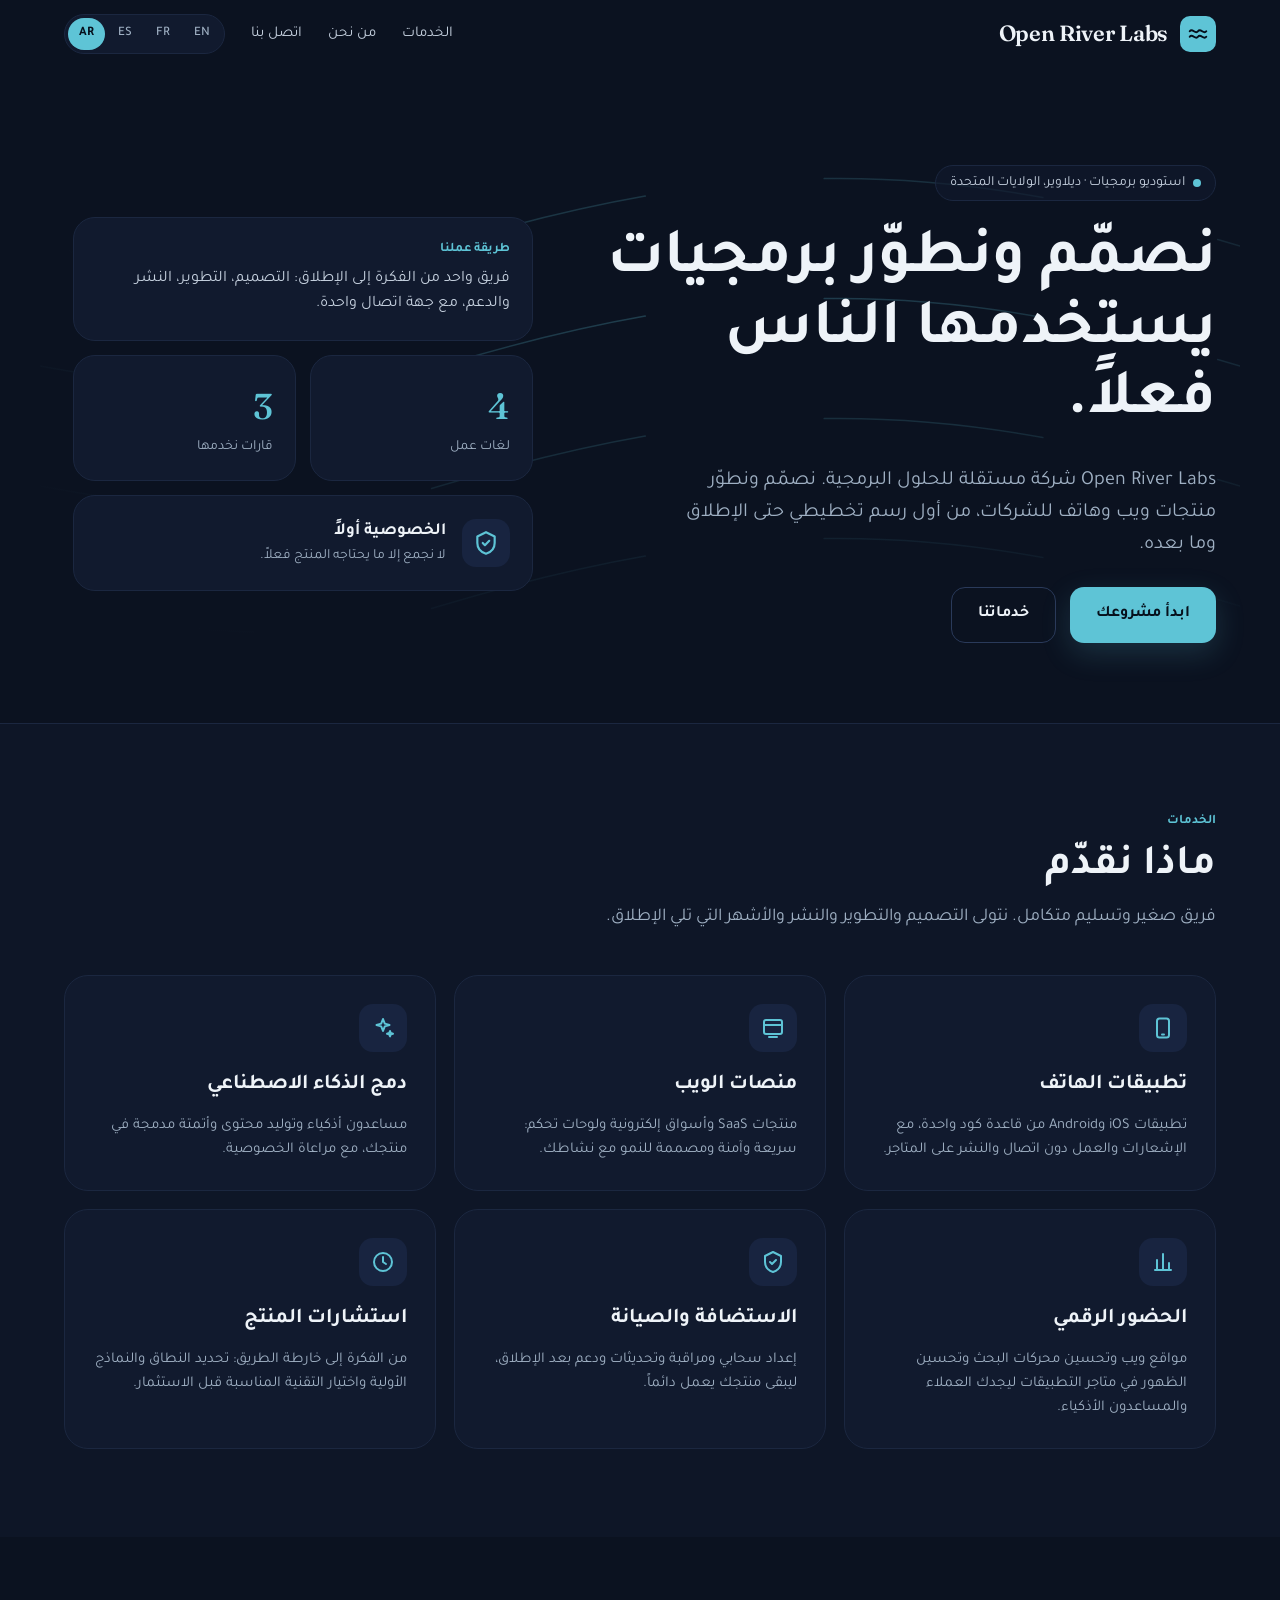
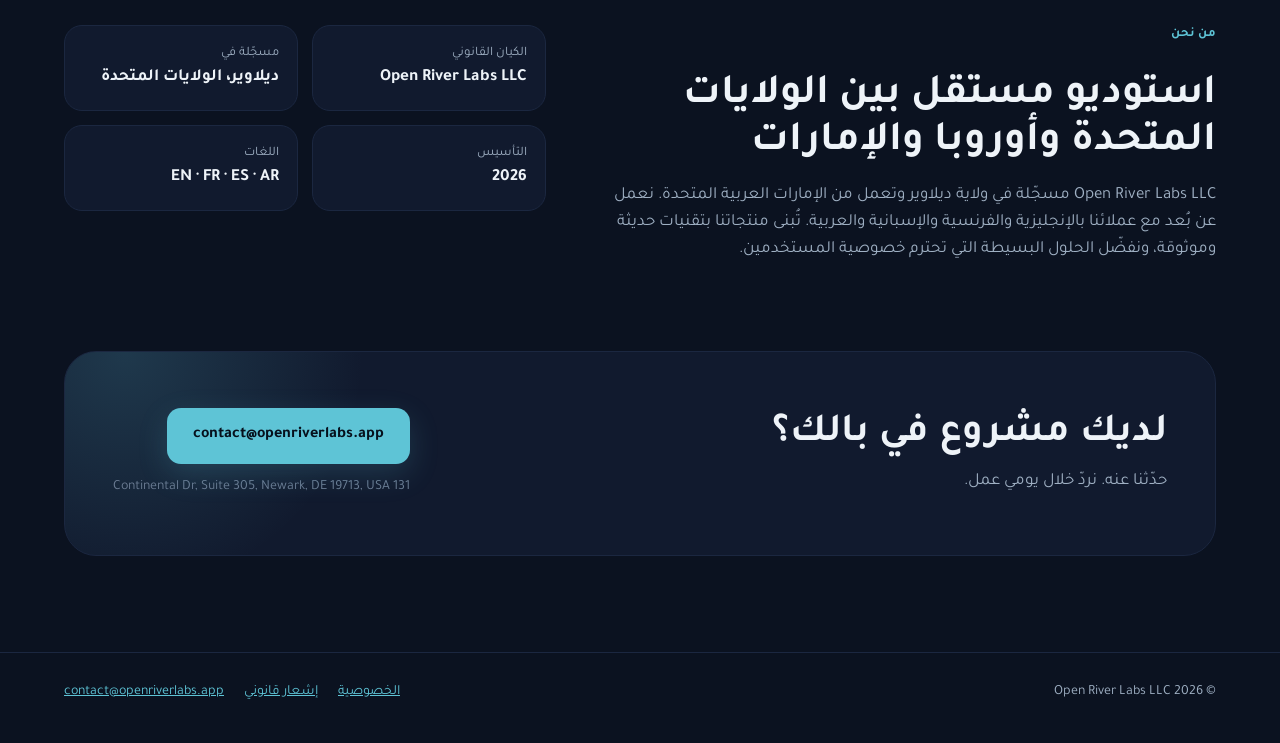
==== ar/index.html @ 08ca7e69 "Site Open River Labs LLC (EN/FR/ES/AR) Co-Authored-By: Claude Fable 5.1 <noreply@anthropic.com> Clau" ====
<!doctype html>
<html lang="ar" dir="rtl">
<head>
<meta charset="utf-8">
<meta name="viewport" content="width=device-width, initial-scale=1">
<title>Open River Labs · استوديو برمجيات</title>
<meta name="description" content="Open River Labs LLC شركة مستقلة للحلول البرمجية: تطبيقات الهاتف، منصات الويب، دمج الذكاء الاصطناعي، الاستضافة والصيانة. ديلاوير، الولايات المتحدة.">
<link rel="canonical" href="https://openriverlabs.app/ar/">
<link rel="alternate" hreflang="en" href="https://openriverlabs.app/"><link rel="alternate" hreflang="fr" href="https://openriverlabs.app/fr/"><link rel="alternate" hreflang="es" href="https://openriverlabs.app/es/"><link rel="alternate" hreflang="ar" href="https://openriverlabs.app/ar/"><link rel="alternate" hreflang="x-default" href="https://openriverlabs.app/">
<meta property="og:type" content="website"><meta property="og:title" content="Open River Labs · استوديو برمجيات"><meta property="og:description" content="Open River Labs LLC شركة مستقلة للحلول البرمجية: تطبيقات الهاتف، منصات الويب، دمج الذكاء الاصطناعي، الاستضافة والصيانة. ديلاوير، الولايات المتحدة."><meta property="og:url" content="https://openriverlabs.app/ar/"><meta property="og:image" content="https://openriverlabs.app/assets/logo-512.png">
<link rel="icon" href="/assets/favicon.png"><link rel="apple-touch-icon" href="/assets/icon-192.png">
<link rel="preconnect" href="https://fonts.googleapis.com"><link rel="preconnect" href="https://fonts.gstatic.com" crossorigin>
<link rel="stylesheet" href="https://fonts.googleapis.com/css2?family=Fraunces:opsz,wght@9..144,500;9..144,600&family=Manrope:wght@400;500;600;700&family=Tajawal:wght@400;500;700&display=swap">
<link rel="stylesheet" href="/assets/style.css">
<script type="application/ld+json">{"@context": "https://schema.org", "@type": "Organization", "name": "Open River Labs LLC", "alternateName": "Open River Labs", "url": "https://openriverlabs.app/", "logo": "https://openriverlabs.app/assets/logo-512.png", "email": "contact@openriverlabs.app", "duns": "149924717", "foundingDate": "2026", "address": {"@type": "PostalAddress", "streetAddress": "131 Continental Dr, Suite 305", "addressLocality": "Newark", "addressRegion": "DE", "postalCode": "19713", "addressCountry": "US"}, "areaServed": ["US", "EU", "AE", "MA"], "knowsLanguage": ["en", "fr", "es", "ar"], "description": "Open River Labs LLC is an independent software company. We design and build web and mobile products, integrate AI and take care of hosting and maintenance. Delaware, USA."}</script>
</head>
<body><header class="top"><div class="wide">
<a class="brand" href="/ar/"><span class="mark" aria-hidden="true"><svg width="22" height="22" viewBox="0 0 24 24" fill="none" stroke="#06101C" stroke-width="2.2" stroke-linecap="round" stroke-linejoin="round"><path d="M3 15c3-4 6 4 9 0s6 4 9 0"/><path d="M3 9c3-4 6 4 9 0s6 4 9 0"/></svg></span>Open River Labs</a>
<nav class="site-nav" aria-label="Main"><span class="links"><a href="/ar/#services">الخدمات</a><a href="/ar/#about">من نحن</a><a href="/ar/#contact">اتصل بنا</a></span><div class="lang" role="group" aria-label="Language"><a href="/" aria-current="false" lang="en" hreflang="en">EN</a><a href="/fr/" aria-current="false" lang="fr" hreflang="fr">FR</a><a href="/es/" aria-current="false" lang="es" hreflang="es">ES</a><a href="/ar/" aria-current="true" lang="ar" hreflang="ar">AR</a></div></nav>
</div></header>
<main>
<section class="wide hero" id="top">
<div class="river" aria-hidden="true"><svg viewBox="0 0 1800 900" preserveAspectRatio="none"><path d="M-100 300 C 200 210, 400 390, 700 300 S 1200 210, 1500 300 S 1900 360, 2000 300"/><path d="M-100 420 C 200 330, 400 510, 700 420 S 1200 330, 1500 420 S 1900 480, 2000 420"/><path d="M-100 540 C 200 450, 400 630, 700 540 S 1200 450, 1500 540 S 1900 600, 2000 540"/><path d="M-100 660 C 200 570, 400 750, 700 660 S 1200 570, 1500 660 S 1900 720, 2000 660"/></svg></div>
<div class="hero-text">
<span class="pill"><span class="dot" aria-hidden="true"></span>استوديو برمجيات · ديلاوير، الولايات المتحدة</span>
<h1>نصمّم ونطوّر برمجيات يستخدمها الناس فعلاً.</h1>
<p class="lead">Open River Labs شركة مستقلة للحلول البرمجية. نصمّم ونطوّر منتجات ويب وهاتف للشركات، من أول رسم تخطيطي حتى الإطلاق وما بعده.</p>
<div class="cta-row"><a class="btn btn-accent" href="#contact">ابدأ مشروعك</a><a class="btn btn-ghost" href="#services">خدماتنا</a></div>
</div>
<div class="hero-side"><div class="grid2 reveal stagger">
<div class="card span2"><div class="eyebrow" style="margin-bottom:6px">طريقة عملنا</div><div style="font-size:16px;color:var(--soft)">فريق واحد من الفكرة إلى الإطلاق: التصميم، التطوير، النشر والدعم، مع جهة اتصال واحدة.</div></div>
<div class="card"><div class="num" data-count="4">0</div><div class="small">لغات عمل</div></div>
<div class="card"><div class="num" data-count="3">0</div><div class="small">قارات نخدمها</div></div>
<div class="card span2" style="display:flex;align-items:center;gap:16px"><span class="ic"><svg aria-hidden="true" width="26" height="26" viewBox="0 0 24 24" fill="none" stroke="#5EC4D6" stroke-width="2" stroke-linecap="round" stroke-linejoin="round"><path d="M12 2l8 4v6c0 5-3.5 8.5-8 10-4.5-1.5-8-5-8-10V6z"/><path d="M9 12l2 2 4-4"/></svg></span><div><div style="font-weight:700">الخصوصية أولاً</div><div class="small">لا نجمع إلا ما يحتاجه المنتج فعلاً.</div></div></div>
</div></div>
</section>

<section class="band" id="services"><div class="wide section">
<div class="section-head reveal"><div class="eyebrow">الخدمات</div><h2>ماذا نقدّم</h2><p>فريق صغير وتسليم متكامل. نتولى التصميم والتطوير والنشر والأشهر التي تلي الإطلاق.</p></div>
<div class="services stagger"><article class="card service reveal"><span class="ic"><svg aria-hidden="true" width="24" height="24" viewBox="0 0 24 24" fill="none" stroke="#5EC4D6" stroke-width="2" stroke-linecap="round" stroke-linejoin="round"><rect x="6" y="2.5" width="12" height="19" rx="2.5"/><path d="M11 18.5h2"/></svg></span><h3>تطبيقات الهاتف</h3><p>تطبيقات iOS وAndroid من قاعدة كود واحدة، مع الإشعارات والعمل دون اتصال والنشر على المتاجر.</p></article><article class="card service reveal"><span class="ic"><svg aria-hidden="true" width="24" height="24" viewBox="0 0 24 24" fill="none" stroke="#5EC4D6" stroke-width="2" stroke-linecap="round" stroke-linejoin="round"><rect x="3" y="4" width="18" height="14" rx="2"/><path d="M3 9h18M8 21h8"/></svg></span><h3>منصات الويب</h3><p>منتجات SaaS وأسواق إلكترونية ولوحات تحكم: سريعة وآمنة ومصممة للنمو مع نشاطك.</p></article><article class="card service reveal"><span class="ic"><svg aria-hidden="true" width="24" height="24" viewBox="0 0 24 24" fill="none" stroke="#5EC4D6" stroke-width="2" stroke-linecap="round" stroke-linejoin="round"><path d="M12 3l1.8 4.6L18.5 9l-4.7 1.4L12 15l-1.8-4.6L5.5 9l4.7-1.4z"/><path d="M19 15l.8 2 2.2.7-2.2.7-.8 2-.8-2-2.2-.7 2.2-.7z"/></svg></span><h3>دمج الذكاء الاصطناعي</h3><p>مساعدون أذكياء وتوليد محتوى وأتمتة مدمجة في منتجك، مع مراعاة الخصوصية.</p></article><article class="card service reveal"><span class="ic"><svg aria-hidden="true" width="24" height="24" viewBox="0 0 24 24" fill="none" stroke="#5EC4D6" stroke-width="2" stroke-linecap="round" stroke-linejoin="round"><path d="M4 20h16M6 20V10M12 20V4M18 20v-7"/></svg></span><h3>الحضور الرقمي</h3><p>مواقع ويب وتحسين محركات البحث وتحسين الظهور في متاجر التطبيقات ليجدك العملاء والمساعدون الأذكياء.</p></article><article class="card service reveal"><span class="ic"><svg aria-hidden="true" width="24" height="24" viewBox="0 0 24 24" fill="none" stroke="#5EC4D6" stroke-width="2" stroke-linecap="round" stroke-linejoin="round"><path d="M12 2l8 4v6c0 5-3.5 8.5-8 10-4.5-1.5-8-5-8-10V6z"/><path d="M9 12l2 2 4-4"/></svg></span><h3>الاستضافة والصيانة</h3><p>إعداد سحابي ومراقبة وتحديثات ودعم بعد الإطلاق، ليبقى منتجك يعمل دائماً.</p></article><article class="card service reveal"><span class="ic"><svg aria-hidden="true" width="24" height="24" viewBox="0 0 24 24" fill="none" stroke="#5EC4D6" stroke-width="2" stroke-linecap="round" stroke-linejoin="round"><circle cx="12" cy="12" r="9"/><path d="M12 7v5l3 2"/></svg></span><h3>استشارات المنتج</h3><p>من الفكرة إلى خارطة الطريق: تحديد النطاق والنماذج الأولية واختيار التقنية المناسبة قبل الاستثمار.</p></article></div>
</div></section>

<section class="wide section about" id="about">
<div class="txt reveal"><div class="eyebrow">من نحن</div><h2>استوديو مستقل بين الولايات المتحدة وأوروبا والإمارات</h2><p>Open River Labs LLC مسجّلة في ولاية ديلاوير وتعمل من الإمارات العربية المتحدة. نعمل عن بُعد مع عملائنا بالإنجليزية والفرنسية والإسبانية والعربية. تُبنى منتجاتنا بتقنيات حديثة وموثوقة، ونفضّل الحلول البسيطة التي تحترم خصوصية المستخدمين.</p></div>
<ul class="facts stagger"><li class="card reveal"><div class="k">الكيان القانوني</div><div class="v">Open River Labs LLC</div></li><li class="card reveal"><div class="k">مسجّلة في</div><div class="v">ديلاوير، الولايات المتحدة</div></li><li class="card reveal"><div class="k">التأسيس</div><div class="v">2026</div></li><li class="card reveal"><div class="k">اللغات</div><div class="v">EN · FR · ES · AR</div></li></ul>
</section>

<section class="wide" id="contact" style="padding-bottom:96px">
<div class="contact-band reveal">
<div class="txt"><h2>لديك مشروع في بالك؟</h2><p>حدّثنا عنه. نردّ خلال يومي عمل.</p></div>
<div class="side"><a class="btn btn-accent" href="mailto:contact@openriverlabs.app">contact@openriverlabs.app</a><span class="addr">131 Continental Dr, Suite 305, Newark, DE 19713, USA</span></div>
</div>
</section>
</main>
<footer><div class="wide"><span>© 2026 Open River Labs LLC</span><nav><a href="/ar/privacy/">الخصوصية</a><a href="/ar/legal/">إشعار قانوني</a><a href="mailto:contact@openriverlabs.app">contact@openriverlabs.app</a></nav></div></footer>
<script src="/assets/site.js"></script>
</body></html>
---- assets/style.css ----
:root {
  --bg: #0B1220; --bg2: #0E1627; --card: #111A2E; --card2: #182440; --border: #1B2740; --border2: #2A3A5A;
  --text: #EEF3F8; --muted: #9FB0C3; --soft: #C5D0DE; --faint: #6B7C93; --accent: #5EC4D6; --accent2: #8ADBE8; --on-accent: #06101C;
}
* { box-sizing: border-box; }
html { scroll-behavior: smooth; -webkit-text-size-adjust: 100%; }
body { margin: 0; background: var(--bg); color: var(--text); font-family: 'Manrope', system-ui, sans-serif; font-size: 17px; line-height: 1.6; overflow-x: hidden; }
a { color: var(--accent); }
a:hover { color: var(--accent2); }
h1, h2 { font-family: 'Fraunces', Georgia, serif; font-weight: 500; letter-spacing: -0.8px; line-height: 1.1; }
h3 { margin: 0; font-weight: 700; }
p { margin: 0; }
.wide { max-width: 1200px; margin: 0 auto; padding: 0 24px; }
.eyebrow { font-size: 13px; font-weight: 700; letter-spacing: 1.2px; text-transform: uppercase; color: var(--accent); margin-bottom: 12px; }
html[dir="rtl"] .eyebrow { letter-spacing: 0; }
html[dir="rtl"] h1, html[dir="rtl"] h2 { letter-spacing: 0; }
html[dir="rtl"] body { font-family: 'Tajawal', 'Manrope', sans-serif; }
html[dir="rtl"] h1, html[dir="rtl"] h2 { font-family: 'Tajawal', 'Fraunces', serif; font-weight: 700; }

/* Header */
header.top { position: sticky; top: 0; z-index: 20; border-bottom: 1px solid transparent; transition: background .3s, border-color .3s, backdrop-filter .3s; }
header.top.scrolled { background: rgba(11,18,32,.78); backdrop-filter: blur(14px); -webkit-backdrop-filter: blur(14px); border-color: var(--border); }
header.top .wide { display: flex; align-items: center; justify-content: space-between; gap: 16px; min-height: 68px; flex-wrap: wrap; padding-top: 8px; padding-bottom: 8px; }
.brand { display: flex; align-items: center; gap: 12px; text-decoration: none; color: var(--text); font-family: 'Fraunces', serif; font-weight: 600; font-size: 22px; letter-spacing: -0.3px; }
.brand .mark { width: 36px; height: 36px; border-radius: 10px; background: var(--accent); display: flex; align-items: center; justify-content: center; transition: transform .4s; }
.brand:hover .mark { transform: rotate(-8deg) scale(1.06); }
.site-nav { display: flex; align-items: center; gap: 26px; flex-wrap: wrap; font-size: 15px; }
.site-nav .links { display: contents; }
.site-nav .links a { color: var(--soft); text-decoration: none; position: relative; padding: 4px 0; }
.site-nav .links a::after { content: ""; position: absolute; left: 0; right: 0; bottom: -2px; height: 2px; background: var(--accent); transform: scaleX(0); transform-origin: left; transition: transform .3s; }
.site-nav .links a:hover { color: var(--text); }
.site-nav .links a:hover::after { transform: scaleX(1); }
.lang { display: flex; gap: 2px; background: var(--card); border: 1px solid var(--border); border-radius: 20px; padding: 3px; }
.lang a { font-size: 13px; font-weight: 500; text-decoration: none; color: var(--muted); border-radius: 16px; padding: 6px 11px; min-height: 32px; display: inline-flex; align-items: center; transition: background .2s, color .2s; }
.lang a:hover { color: var(--text); }
.lang a[aria-current="true"] { background: var(--accent); color: var(--on-accent); font-weight: 700; }

/* Hero */
.hero { position: relative; display: flex; flex-wrap: wrap; align-items: center; gap: 56px; padding-top: 96px; padding-bottom: 80px; }
.river { position: absolute; inset: 0; z-index: -1; overflow: hidden; pointer-events: none; }
.river svg { position: absolute; left: 50%; top: 50%; width: 1800px; height: 900px; transform: translate(-50%, -50%); opacity: .35; }
.river path { fill: none; stroke: var(--accent); stroke-width: 1.5; stroke-linecap: round; }
@keyframes flow { to { stroke-dashoffset: -400; } }
.river path { stroke-dasharray: 220 180; animation: flow 18s linear infinite; }
.river path:nth-child(2) { animation-duration: 24s; opacity: .7; }
.river path:nth-child(3) { animation-duration: 30s; opacity: .45; }
.river path:nth-child(4) { animation-duration: 36s; opacity: .3; }
.river::after { content: ""; position: absolute; inset: 0; background: radial-gradient(ellipse at 60% 50%, rgba(11,18,32,0) 20%, var(--bg) 75%); }
.hero-text { flex: 1 1 520px; min-width: 0; display: flex; flex-direction: column; gap: 26px; }
.pill { align-self: flex-start; display: inline-flex; align-items: center; gap: 8px; border: 1px solid var(--border); border-radius: 20px; padding: 6px 14px; font-size: 14px; color: var(--soft); background: rgba(17,26,46,.6); }
.pill .dot { width: 8px; height: 8px; border-radius: 4px; background: var(--accent); box-shadow: 0 0 0 0 rgba(94,196,214,.6); animation: pulse 2.4s ease-out infinite; }
@keyframes pulse { 0% { box-shadow: 0 0 0 0 rgba(94,196,214,.55); } 100% { box-shadow: 0 0 0 12px rgba(94,196,214,0); } }
.hero h1 { margin: 0; font-size: clamp(40px, 6vw, 64px); letter-spacing: -1.5px; }
.hero h1 .w { display: inline-block; opacity: 0; transform: translateY(18px); animation: wordIn .7s cubic-bezier(.2,.7,.2,1) forwards; }
@keyframes wordIn { to { opacity: 1; transform: none; } }
.hero .lead { font-size: 20px; color: var(--muted); max-width: 560px; }
.cta-row { display: flex; flex-wrap: wrap; align-items: center; gap: 14px; }
.btn { position: relative; overflow: hidden; display: inline-flex; align-items: center; justify-content: center; min-height: 56px; padding: 0 26px; border-radius: 14px; text-decoration: none; font-weight: 700; font-size: 16px; transition: transform .25s, box-shadow .25s; }
.btn:hover { transform: translateY(-2px); }
.btn-accent { background: var(--accent); color: var(--on-accent); box-shadow: 0 10px 30px rgba(94,196,214,.18); }
.btn-accent:hover { color: var(--on-accent); box-shadow: 0 16px 40px rgba(94,196,214,.3); }
.btn-accent::after { content: ""; position: absolute; top: 0; bottom: 0; left: -60%; width: 40%; background: linear-gradient(90deg, rgba(255,255,255,0), rgba(255,255,255,.45), rgba(255,255,255,0)); transform: skewX(-20deg); transition: left .6s; }
.btn-accent:hover::after { left: 120%; }
.btn-ghost { border: 1px solid var(--border2); color: var(--text); font-weight: 600; }
.btn-ghost:hover { color: var(--text); border-color: var(--accent); }

.hero-side { flex: 1 1 380px; min-width: 0; display: flex; justify-content: center; }
.grid2 { width: 100%; max-width: 460px; display: grid; grid-template-columns: repeat(2, minmax(0, 1fr)); gap: 14px; }
.card { background: var(--card); border: 1px solid var(--border); border-radius: 22px; padding: 22px; transition: transform .35s cubic-bezier(.2,.7,.2,1), border-color .35s, box-shadow .35s; }
.card:hover { transform: translateY(-4px); border-color: rgba(94,196,214,.55); box-shadow: 0 18px 50px rgba(0,0,0,.35); }
.span2 { grid-column: span 2; }
.num { font-family: 'Fraunces', serif; font-size: 36px; font-weight: 500; color: var(--accent); }
.small { font-size: 14px; color: var(--muted); }
.ic { width: 48px; height: 48px; border-radius: 14px; background: var(--card2); display: flex; align-items: center; justify-content: center; flex-shrink: 0; transition: transform .35s, background .35s; }
.card:hover .ic { transform: scale(1.08) rotate(-4deg); background: rgba(94,196,214,.14); }

/* Sections */
.section { padding-top: 88px; padding-bottom: 88px; }
.band { border-top: 1px solid var(--border); background: var(--bg2); }
.section-head { max-width: 640px; margin-bottom: 44px; }
.section-head h2 { margin: 0 0 12px; font-size: clamp(32px, 4vw, 42px); }
.section-head p { font-size: 18px; color: var(--muted); }
.services { display: grid; grid-template-columns: repeat(3, minmax(0, 1fr)); gap: 18px; }
.service { border-radius: 24px; padding: 28px; display: flex; flex-direction: column; gap: 12px; }
.service h3 { margin-top: 4px; font-size: 21px; }
.service p { font-size: 15px; color: var(--muted); }
@media (max-width: 900px) { .services { grid-template-columns: repeat(2, minmax(0, 1fr)); } }
@media (max-width: 600px) { .services { grid-template-columns: 1fr; } .site-nav .links { display: none; } .hero { padding-top: 56px; gap: 40px; } }

.about { display: flex; flex-wrap: wrap; gap: 48px; align-items: flex-start; }
.about .txt { flex: 1 1 460px; min-width: 0; display: flex; flex-direction: column; gap: 16px; }
.about h2 { margin: 0; font-size: clamp(32px, 4vw, 42px); }
.about p { font-size: 17px; color: var(--muted); }
.facts { flex: 1 1 320px; min-width: 0; list-style: none; margin: 0; padding: 0; display: grid; grid-template-columns: repeat(2, minmax(0, 1fr)); gap: 14px; }
.facts li { border-radius: 18px; padding: 18px; }
.facts .k { font-size: 13px; color: var(--muted); }
.facts .v { font-weight: 700; }

.contact-band { background: var(--card); border: 1px solid var(--border); border-radius: 32px; padding: clamp(28px, 5vw, 56px) clamp(24px, 4vw, 48px); display: flex; flex-wrap: wrap; align-items: center; justify-content: space-between; gap: 32px; position: relative; overflow: hidden; }
.contact-band::before { content: ""; position: absolute; width: 520px; height: 520px; right: -200px; top: -260px; border-radius: 50%; background: radial-gradient(circle, rgba(94,196,214,.18), rgba(94,196,214,0) 65%); pointer-events: none; }
html[dir="rtl"] .contact-band::before { right: auto; left: -200px; }
.contact-band .txt { flex: 1 1 420px; min-width: 0; display: flex; flex-direction: column; gap: 12px; position: relative; }
.contact-band h2 { margin: 0; font-size: clamp(30px, 4vw, 40px); }
.contact-band p { font-size: 17px; color: var(--muted); }
.contact-band .side { display: flex; flex-direction: column; gap: 12px; align-items: flex-start; position: relative; }
.addr { font-size: 14px; color: var(--faint); }

footer { border-top: 1px solid var(--border); }
footer .wide { padding-top: 28px; padding-bottom: 40px; display: flex; flex-wrap: wrap; justify-content: space-between; gap: 12px 24px; font-size: 14px; color: var(--muted); }
footer nav { display: flex; flex-wrap: wrap; gap: 8px 20px; }

/* Révélation au défilement */
.reveal { opacity: 0; transform: translateY(26px); transition: opacity .7s cubic-bezier(.2,.7,.2,1), transform .7s cubic-bezier(.2,.7,.2,1); }
.reveal.in { opacity: 1; transform: none; }
.stagger > * { transition-delay: calc(var(--i, 0) * 80ms); }

@media (prefers-reduced-motion: reduce) {
  html { scroll-behavior: auto; }
  .reveal { opacity: 1; transform: none; transition: none; }
  .hero h1 .w { opacity: 1; transform: none; animation: none; }
  .river path, .pill .dot { animation: none; }
  .card, .btn, .ic, .brand .mark { transition: none; }
}

/* Pages légales */
.legal { max-width: 760px; margin: 0 auto; padding: 56px 24px 80px; }
.legal h1 { font-size: clamp(32px, 5vw, 44px); margin: 0 0 8px; }
.legal h2 { font-size: 24px; margin: 36px 0 8px; }
.legal p, .legal li { color: var(--muted); }
.legal .updated { font-size: 14px; color: var(--faint); margin-bottom: 24px; }
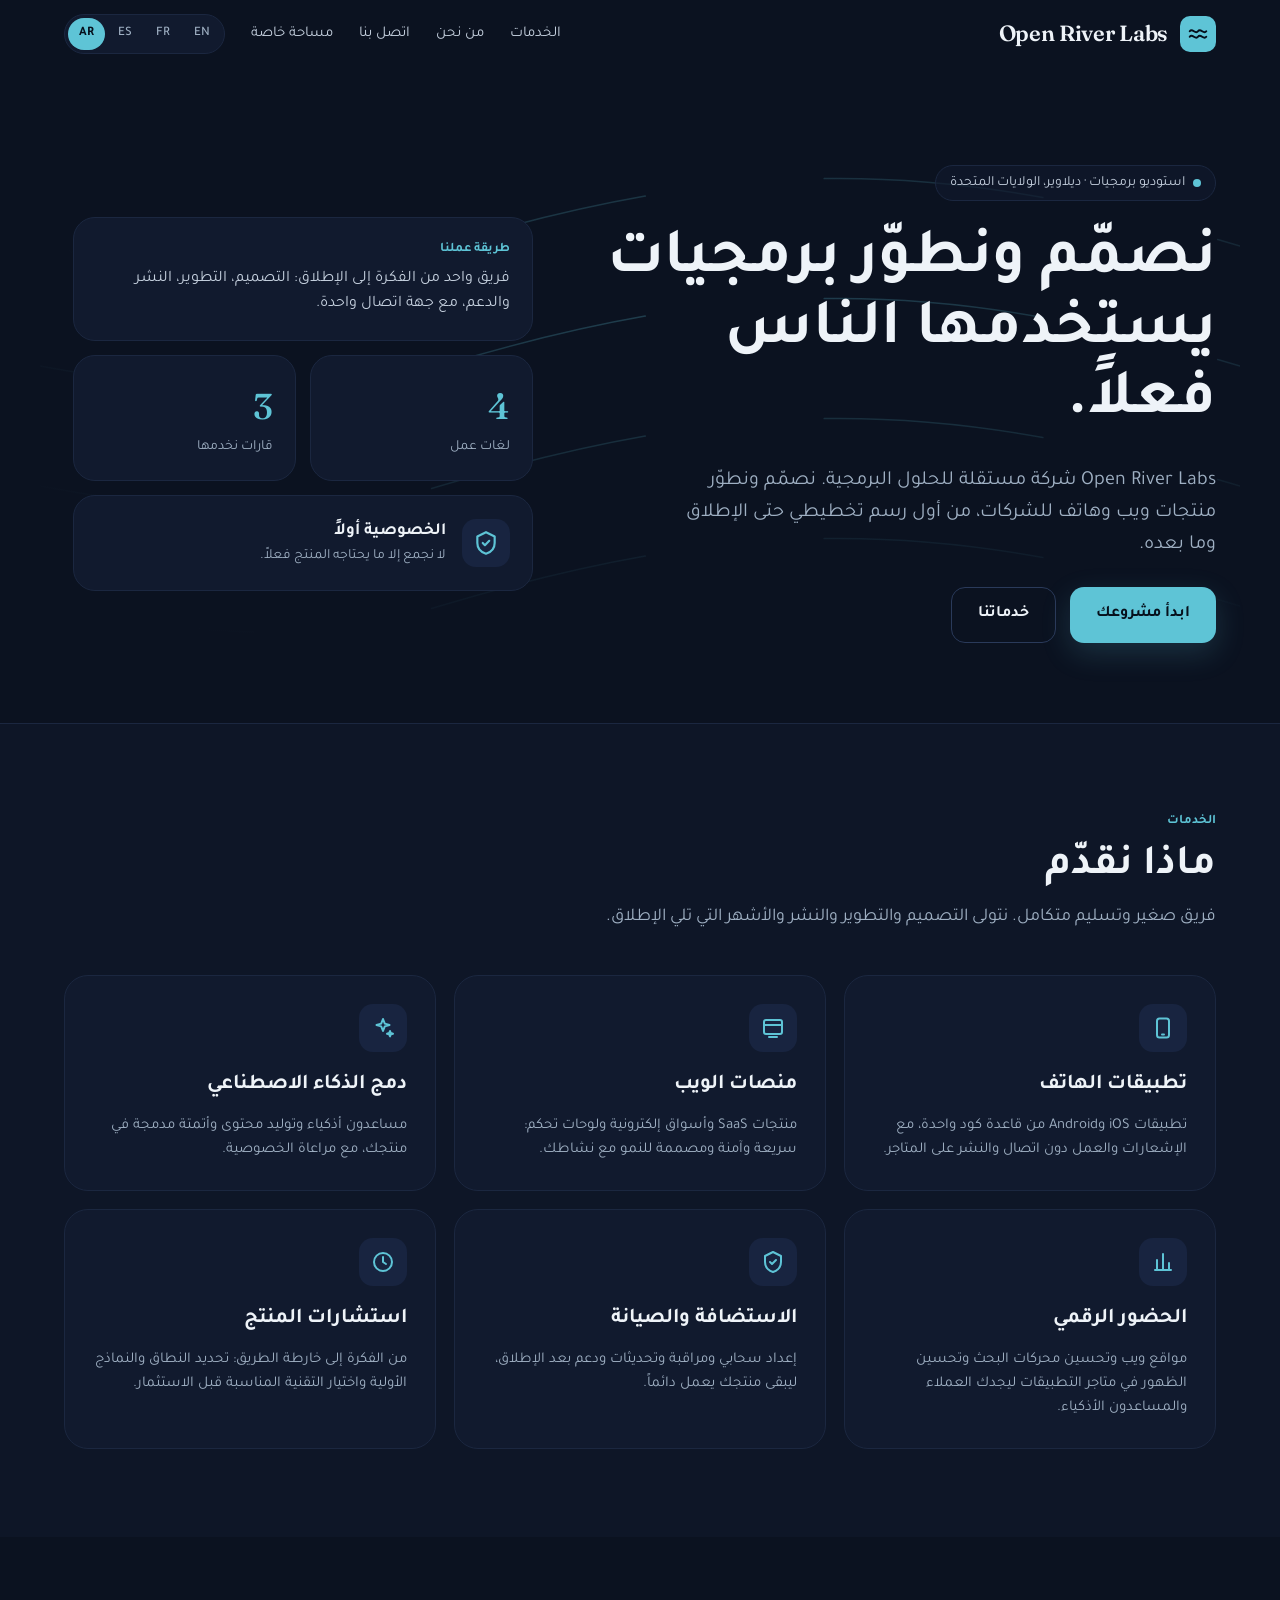
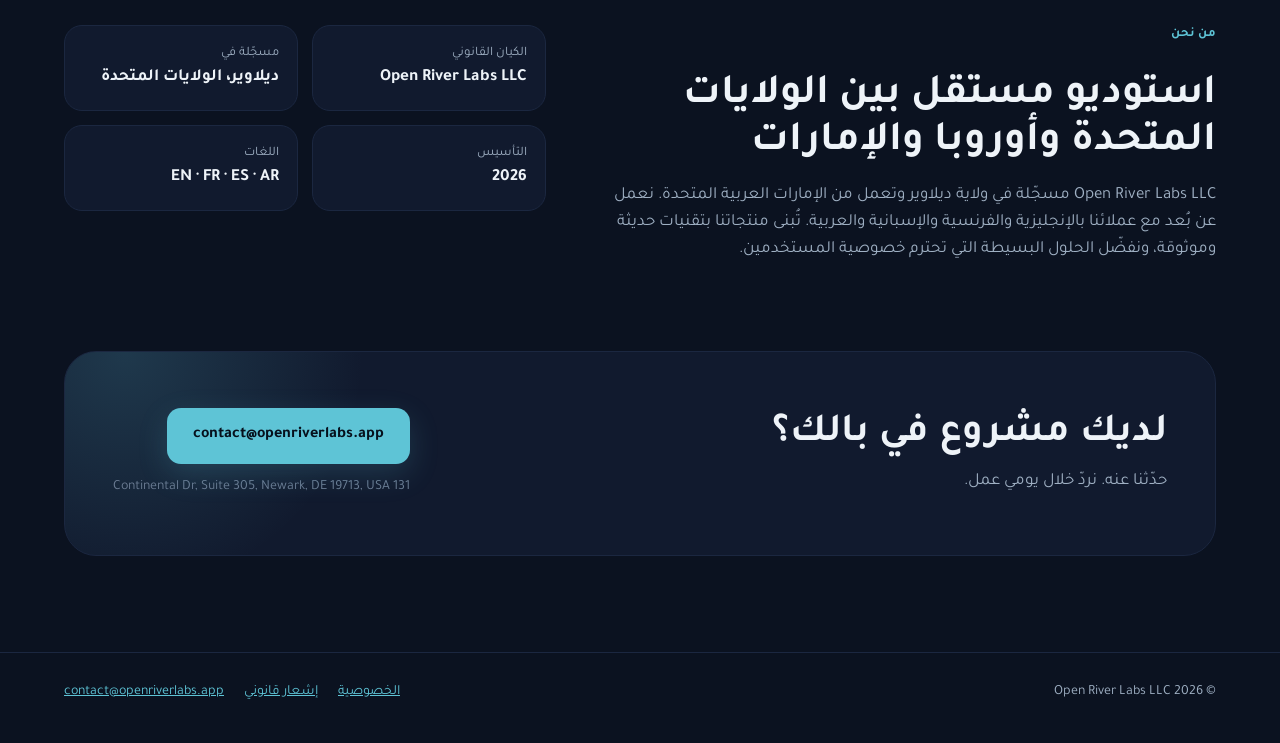
==== commit c59cba1b: "Ajoute l'espace privé chiffré (suivi de conformité) et le lien dans le menu La page /espace/ est chi" ====
--- a/ar/index.html
+++ b/ar/index.html
@@ -8,7 +8,7 @@
 <link rel="canonical" href="https://openriverlabs.app/ar/">
 <link rel="alternate" hreflang="en" href="https://openriverlabs.app/"><link rel="alternate" hreflang="fr" href="https://openriverlabs.app/fr/"><link rel="alternate" hreflang="es" href="https://openriverlabs.app/es/"><link rel="alternate" hreflang="ar" href="https://openriverlabs.app/ar/"><link rel="alternate" hreflang="x-default" href="https://openriverlabs.app/">
 <meta property="og:type" content="website"><meta property="og:title" content="Open River Labs · استوديو برمجيات"><meta property="og:description" content="Open River Labs LLC شركة مستقلة للحلول البرمجية: تطبيقات الهاتف، منصات الويب، دمج الذكاء الاصطناعي، الاستضافة والصيانة. ديلاوير، الولايات المتحدة."><meta property="og:url" content="https://openriverlabs.app/ar/"><meta property="og:image" content="https://openriverlabs.app/assets/logo-512.png">
-<link rel="icon" href="/assets/favicon.png"><link rel="apple-touch-icon" href="/assets/icon-192.png">
+<link rel="icon" href="/favicon.ico" sizes="48x48"><link rel="icon" type="image/png" href="/assets/favicon-96.png" sizes="96x96"><link rel="icon" type="image/png" href="/assets/favicon-144.png" sizes="144x144"><link rel="apple-touch-icon" href="/assets/icon-192.png">
 <link rel="preconnect" href="https://fonts.googleapis.com"><link rel="preconnect" href="https://fonts.gstatic.com" crossorigin>
 <link rel="stylesheet" href="https://fonts.googleapis.com/css2?family=Fraunces:opsz,wght@9..144,500;9..144,600&family=Manrope:wght@400;500;600;700&family=Tajawal:wght@400;500;700&display=swap">
 <link rel="stylesheet" href="/assets/style.css">
@@ -16,7 +16,7 @@
 </head>
 <body><header class="top"><div class="wide">
 <a class="brand" href="/ar/"><span class="mark" aria-hidden="true"><svg width="22" height="22" viewBox="0 0 24 24" fill="none" stroke="#06101C" stroke-width="2.2" stroke-linecap="round" stroke-linejoin="round"><path d="M3 15c3-4 6 4 9 0s6 4 9 0"/><path d="M3 9c3-4 6 4 9 0s6 4 9 0"/></svg></span>Open River Labs</a>
-<nav class="site-nav" aria-label="Main"><span class="links"><a href="/ar/#services">الخدمات</a><a href="/ar/#about">من نحن</a><a href="/ar/#contact">اتصل بنا</a></span><div class="lang" role="group" aria-label="Language"><a href="/" aria-current="false" lang="en" hreflang="en">EN</a><a href="/fr/" aria-current="false" lang="fr" hreflang="fr">FR</a><a href="/es/" aria-current="false" lang="es" hreflang="es">ES</a><a href="/ar/" aria-current="true" lang="ar" hreflang="ar">AR</a></div></nav>
+<nav class="site-nav" aria-label="Main"><span class="links"><a href="/ar/#services">الخدمات</a><a href="/ar/#about">من نحن</a><a href="/ar/#contact">اتصل بنا</a><a href="/espace/">مساحة خاصة</a></span><div class="lang" role="group" aria-label="Language"><a href="/" aria-current="false" lang="en" hreflang="en">EN</a><a href="/fr/" aria-current="false" lang="fr" hreflang="fr">FR</a><a href="/es/" aria-current="false" lang="es" hreflang="es">ES</a><a href="/ar/" aria-current="true" lang="ar" hreflang="ar">AR</a></div></nav>
 </div></header>
 <main>
 <section class="wide hero" id="top">
